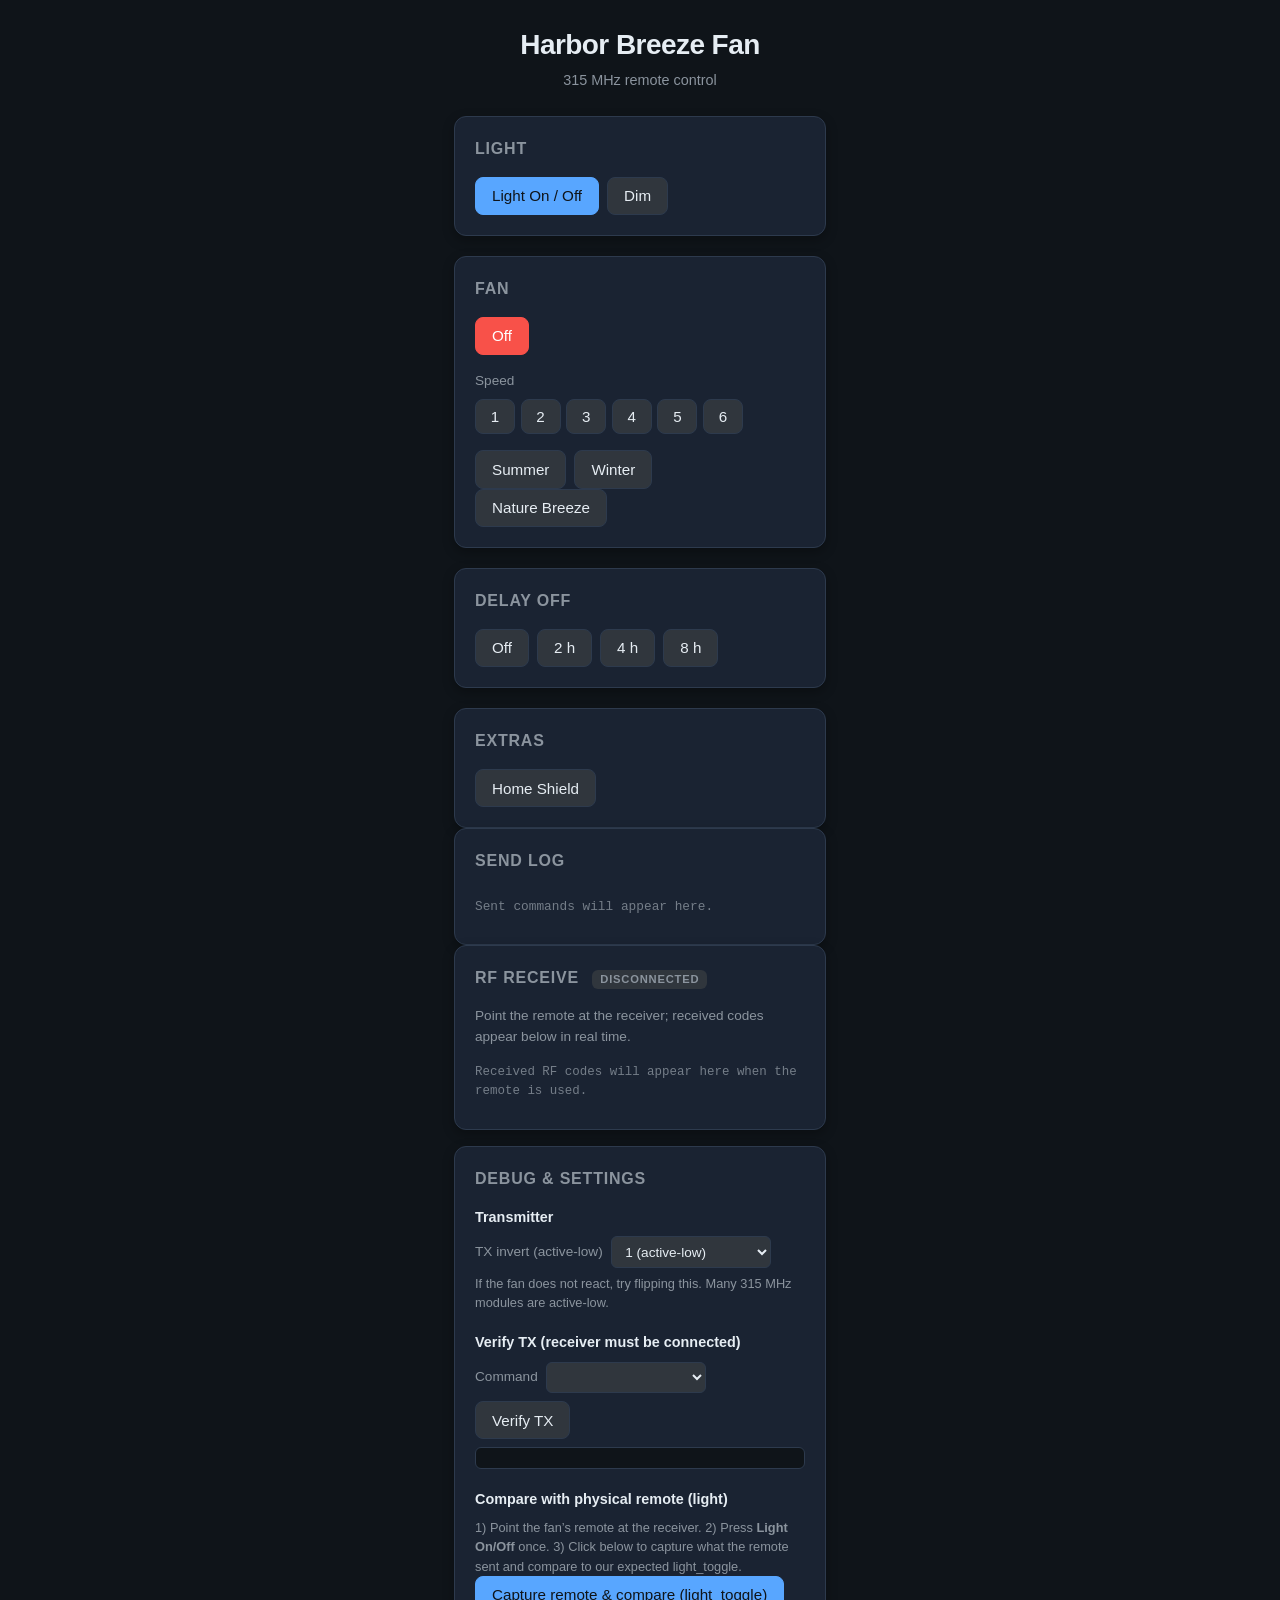
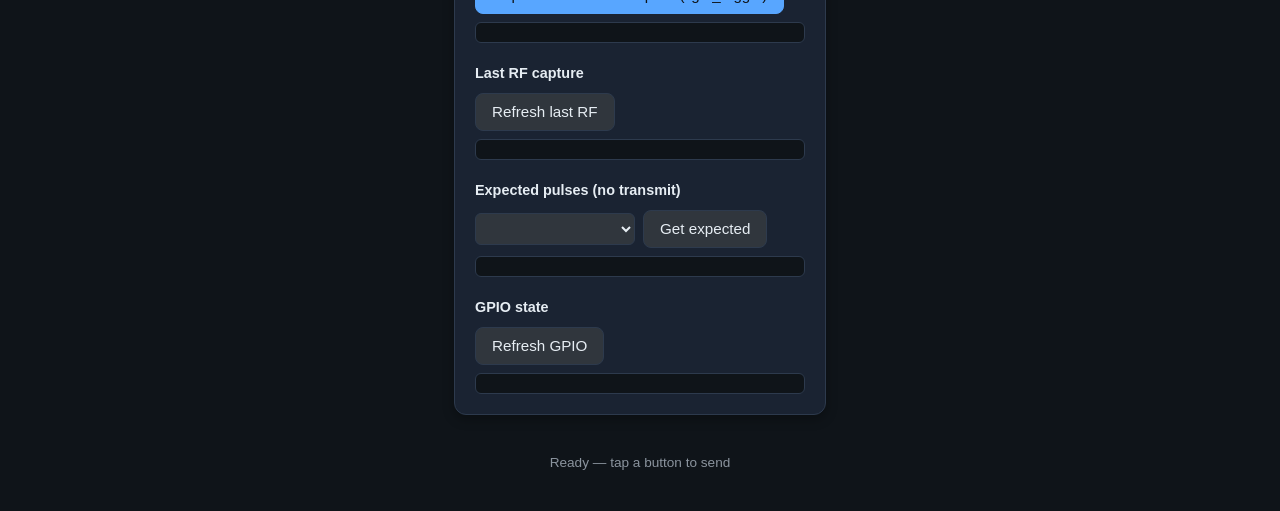
==== data/index.html @ 803bfa40 "Add initial project files for Harbor Breeze Fan Control" ====
<!DOCTYPE html>
<html lang="en">
<head>
  <meta charset="UTF-8">
  <meta name="viewport" content="width=device-width, initial-scale=1">
  <title>Harbor Breeze Fan</title>
  <link rel="stylesheet" href="app.css">
</head>
<body>
  <div class="app">
    <header class="header">
      <h1>Harbor Breeze Fan</h1>
      <p class="subtitle">315 MHz remote control</p>
    </header>

    <main class="main">
      <section class="panel panel-light">
        <h2>Light</h2>
        <div class="btn-row">
          <button type="button" class="btn btn-primary" data-cmd="light_toggle">Light On / Off</button>
          <button type="button" class="btn btn-secondary" data-cmd="light_dim">Dim</button>
        </div>
      </section>

      <section class="panel panel-fan">
        <h2>Fan</h2>
        <div class="btn-row">
          <button type="button" class="btn btn-fan-off" data-cmd="fan_off">Off</button>
        </div>
        <div class="speed-row">
          <span class="label">Speed</span>
          <div class="speed-btns">
            <button type="button" class="btn btn-speed" data-cmd="fan_speed_1">1</button>
            <button type="button" class="btn btn-speed" data-cmd="fan_speed_2">2</button>
            <button type="button" class="btn btn-speed" data-cmd="fan_speed_3">3</button>
            <button type="button" class="btn btn-speed" data-cmd="fan_speed_4">4</button>
            <button type="button" class="btn btn-speed" data-cmd="fan_speed_5">5</button>
            <button type="button" class="btn btn-speed" data-cmd="fan_speed_6">6</button>
          </div>
        </div>
        <div class="btn-row">
          <button type="button" class="btn btn-secondary" data-cmd="fan_direction_summer">Summer</button>
          <button type="button" class="btn btn-secondary" data-cmd="fan_direction_winter">Winter</button>
        </div>
        <div class="btn-row">
          <button type="button" class="btn btn-secondary" data-cmd="nature_breeze">Nature Breeze</button>
        </div>
      </section>

      <section class="panel panel-delay">
        <h2>Delay off</h2>
        <div class="btn-row">
          <button type="button" class="btn btn-secondary" data-cmd="delay_off">Off</button>
          <button type="button" class="btn btn-secondary" data-cmd="delay_2h">2 h</button>
          <button type="button" class="btn btn-secondary" data-cmd="delay_4h">4 h</button>
          <button type="button" class="btn btn-secondary" data-cmd="delay_8h">8 h</button>
        </div>
      </section>

      <section class="panel panel-extras">
        <h2>Extras</h2>
        <div class="btn-row">
          <button type="button" class="btn btn-secondary" data-cmd="home_shield">Home Shield</button>
        </div>
      </section>
    </main>

    <section class="panel panel-log">
      <h2>Send log</h2>
      <div id="send-log" class="send-log" aria-live="polite"></div>
    </section>

    <section class="panel panel-rf-log">
      <h2>RF receive <span id="ws-status" class="ws-badge ws-disconnected">Disconnected</span></h2>
      <p class="rf-log-hint">Point the remote at the receiver; received codes appear below in real time.</p>
      <div id="rf-log" class="rf-log" aria-live="polite"></div>
    </section>

    <section class="panel panel-debug">
      <h2>Debug &amp; settings</h2>
      <div class="debug-section">
        <h3 class="debug-heading">Transmitter</h3>
        <div class="debug-row">
          <label for="tx-invert">TX invert (active-low)</label>
          <select id="tx-invert" class="debug-select" aria-label="TX invert: 0 = active-high, 1 = active-low">
            <option value="0">0 (active-high)</option>
            <option value="1" selected>1 (active-low)</option>
          </select>
        </div>
        <p class="debug-hint">If the fan does not react, try flipping this. Many 315 MHz modules are active-low.</p>
      </div>
      <div class="debug-section">
        <h3 class="debug-heading">Verify TX (receiver must be connected)</h3>
        <div class="debug-row">
          <label for="verify-cmd">Command</label>
          <select id="verify-cmd" class="debug-select"></select>
          <button type="button" id="btn-verify-tx" class="btn btn-secondary">Verify TX</button>
        </div>
        <div id="verify-tx-result" class="debug-result" aria-live="polite"></div>
      </div>
      <div class="debug-section">
        <h3 class="debug-heading">Compare with physical remote (light)</h3>
        <p class="debug-hint">1) Point the fan’s remote at the receiver. 2) Press <strong>Light On/Off</strong> once. 3) Click below to capture what the remote sent and compare to our expected light_toggle.</p>
        <button type="button" id="btn-compare-remote" class="btn btn-primary">Capture remote &amp; compare (light_toggle)</button>
        <div id="compare-remote-result" class="debug-result" aria-live="polite"></div>
      </div>
      <div class="debug-section">
        <h3 class="debug-heading">Last RF capture</h3>
        <button type="button" id="btn-last-rf" class="btn btn-secondary">Refresh last RF</button>
        <div id="last-rf-result" class="debug-result" aria-live="polite"></div>
      </div>
      <div class="debug-section">
        <h3 class="debug-heading">Expected pulses (no transmit)</h3>
        <div class="debug-row">
          <select id="debug-pulses-cmd" class="debug-select"></select>
          <button type="button" id="btn-debug-pulses" class="btn btn-secondary">Get expected</button>
        </div>
        <div id="debug-pulses-result" class="debug-result" aria-live="polite"></div>
      </div>
      <div class="debug-section">
        <h3 class="debug-heading">GPIO state</h3>
        <button type="button" id="btn-debug-gpio" class="btn btn-secondary">Refresh GPIO</button>
        <div id="debug-gpio-result" class="debug-result" aria-live="polite"></div>
      </div>
    </section>

    <footer class="footer">
      <p id="status" class="status"></p>
    </footer>
  </div>
  <script src="app.js"></script>
  <script>
    if (!window.appReady) {
      var s = document.getElementById('status');
      if (s) s.textContent = 'app.js did not load. Upload filesystem: pio run -t buildfs && pio run -t uploadfs';
    }
  </script>
</body>
</html>
---- data/app.css ----
*, *::before, *::after { box-sizing: border-box; }

:root {
  --bg: #0f1419;
  --surface: #1a2332;
  --border: #2d3a4d;
  --text: #e6edf3;
  --text-muted: #8b949e;
  --primary: #58a6ff;
  --primary-hover: #79b8ff;
  --secondary: #30363d;
  --secondary-hover: #484f58;
  --fan-off: #f85149;
  --radius: 12px;
  --shadow: 0 4px 12px rgba(0,0,0,0.3);
}

body {
  margin: 0;
  min-height: 100vh;
  font-family: -apple-system, BlinkMacSystemFont, "Segoe UI", Helvetica, Arial, sans-serif;
  font-size: 16px;
  background: var(--bg);
  color: var(--text);
  line-height: 1.5;
}

.app {
  max-width: 420px;
  margin: 0 auto;
  padding: 1.5rem;
  min-height: 100vh;
  display: flex;
  flex-direction: column;
}

.header {
  text-align: center;
  margin-bottom: 1.5rem;
}

.header h1 {
  margin: 0;
  font-size: 1.75rem;
  font-weight: 600;
  letter-spacing: -0.02em;
}

.subtitle {
  margin: 0.25rem 0 0;
  font-size: 0.9rem;
  color: var(--text-muted);
}

.main {
  flex: 1;
  display: flex;
  flex-direction: column;
  gap: 1.25rem;
}

.panel {
  background: var(--surface);
  border: 1px solid var(--border);
  border-radius: var(--radius);
  padding: 1.25rem;
  box-shadow: var(--shadow);
}

.panel h2 {
  margin: 0 0 1rem;
  font-size: 1rem;
  font-weight: 600;
  color: var(--text-muted);
  text-transform: uppercase;
  letter-spacing: 0.05em;
}

.btn-row {
  display: flex;
  flex-wrap: wrap;
  gap: 0.5rem;
}

.btn {
  padding: 0.6rem 1rem;
  font-size: 0.95rem;
  font-weight: 500;
  border: 1px solid var(--border);
  border-radius: 8px;
  background: var(--secondary);
  color: var(--text);
  cursor: pointer;
  transition: background 0.15s, border-color 0.15s;
  -webkit-tap-highlight-color: transparent;
}

.btn:hover {
  background: var(--secondary-hover);
  border-color: var(--text-muted);
}

.btn:active {
  transform: scale(0.98);
}

.btn:disabled {
  opacity: 0.6;
  cursor: not-allowed;
}

.btn-primary {
  background: var(--primary);
  border-color: var(--primary);
  color: var(--bg);
}

.btn-primary:hover:not(:disabled) {
  background: var(--primary-hover);
  border-color: var(--primary-hover);
}

.btn-fan-off {
  background: var(--fan-off);
  border-color: var(--fan-off);
  color: #fff;
}

.btn-fan-off:hover:not(:disabled) {
  filter: brightness(1.1);
}

.speed-row {
  margin: 1rem 0;
}

.speed-row .label {
  display: block;
  font-size: 0.85rem;
  color: var(--text-muted);
  margin-bottom: 0.5rem;
}

.speed-btns {
  display: flex;
  gap: 0.35rem;
  flex-wrap: wrap;
}

.btn-speed {
  min-width: 2.5rem;
  padding: 0.5rem;
}

.footer {
  margin-top: 1.5rem;
  text-align: center;
}

.status {
  font-size: 0.85rem;
  color: var(--text-muted);
  min-height: 1.2em;
}

.status.sent {
  color: #3fb950;
}

.status.error {
  color: var(--fan-off);
}

.panel-log .send-log {
  max-height: 160px;
  overflow-y: auto;
  font-family: ui-monospace, "Cascadia Code", "Source Code Pro", Menlo, monospace;
  font-size: 0.8rem;
  color: var(--text-muted);
  padding: 0.5rem 0;
  line-height: 1.5;
}

.send-log:empty::before {
  content: 'Sent commands will appear here.';
  color: var(--text-muted);
  opacity: 0.8;
}

.send-log-line {
  white-space: nowrap;
  overflow: hidden;
  text-overflow: ellipsis;
}

.send-log-line-error {
  color: var(--fan-off);
}

.ws-badge {
  font-size: 0.7rem;
  font-weight: 600;
  padding: 0.2rem 0.5rem;
  border-radius: 6px;
  margin-left: 0.5rem;
}

.ws-connected {
  background: #238636;
  color: #fff;
}

.ws-disconnected {
  background: var(--secondary);
  color: var(--text-muted);
}

.rf-log-hint {
  font-size: 0.85rem;
  color: var(--text-muted);
  margin: 0 0 0.5rem;
}

.panel-rf-log .rf-log {
  max-height: 200px;
  overflow-y: auto;
  font-family: ui-monospace, "Cascadia Code", "Source Code Pro", Menlo, monospace;
  font-size: 0.78rem;
  color: var(--text-muted);
  padding: 0.5rem 0;
  line-height: 1.5;
}

.rf-log:empty::before {
  content: 'Received RF codes will appear here when the remote is used.';
  color: var(--text-muted);
  opacity: 0.8;
}

.rf-log-entry {
  margin-bottom: 0.35rem;
  word-break: break-all;
}

.rf-log-entry .rf-log-ts {
  color: var(--text-muted);
  margin-right: 0.35rem;
}

.rf-log-entry.rf-log-recognized .rf-log-msg {
  color: #3fb950;
}

.rf-log-entry.rf-log-unknown .rf-log-msg {
  color: var(--text-muted);
}

.rf-log-meta {
  color: var(--text-muted);
  font-size: 0.72rem;
  margin-left: 0.25rem;
}

.rf-log-raw {
  display: block;
  font-size: 0.7rem;
  color: var(--text-muted);
  opacity: 0.85;
  margin-top: 0.15rem;
}

/* Debug & settings */
.panel-debug {
  margin-top: 1rem;
}

.panel-debug .debug-section {
  margin-bottom: 1.25rem;
}

.panel-debug .debug-section:last-of-type {
  margin-bottom: 0;
}

.debug-heading {
  font-size: 0.9rem;
  font-weight: 600;
  color: var(--text);
  margin: 0 0 0.5rem;
}

.debug-row {
  display: flex;
  flex-wrap: wrap;
  align-items: center;
  gap: 0.5rem;
  margin-bottom: 0.35rem;
}

.debug-row label {
  font-size: 0.85rem;
  color: var(--text-muted);
}

.debug-select {
  padding: 0.4rem 0.6rem;
  font-size: 0.85rem;
  background: var(--secondary);
  border: 1px solid var(--border);
  border-radius: 6px;
  color: var(--text);
  min-width: 10rem;
}

.debug-hint {
  font-size: 0.8rem;
  color: var(--text-muted);
  margin: 0.25rem 0 0;
}

.debug-result {
  margin-top: 0.5rem;
  padding: 0.6rem;
  font-size: 0.82rem;
  font-family: ui-monospace, "Cascadia Code", "Source Code Pro", Menlo, monospace;
  background: var(--bg);
  border-radius: 6px;
  border: 1px solid var(--border);
  color: var(--text-muted);
}

.debug-result p {
  margin: 0 0 0.35rem;
}

.debug-result p:last-child {
  margin-bottom: 0;
}

.debug-result-error {
  border-color: var(--fan-off);
  color: var(--fan-off);
}

.debug-sample {
  word-break: break-all;
  font-size: 0.78rem;
  opacity: 0.95;
}
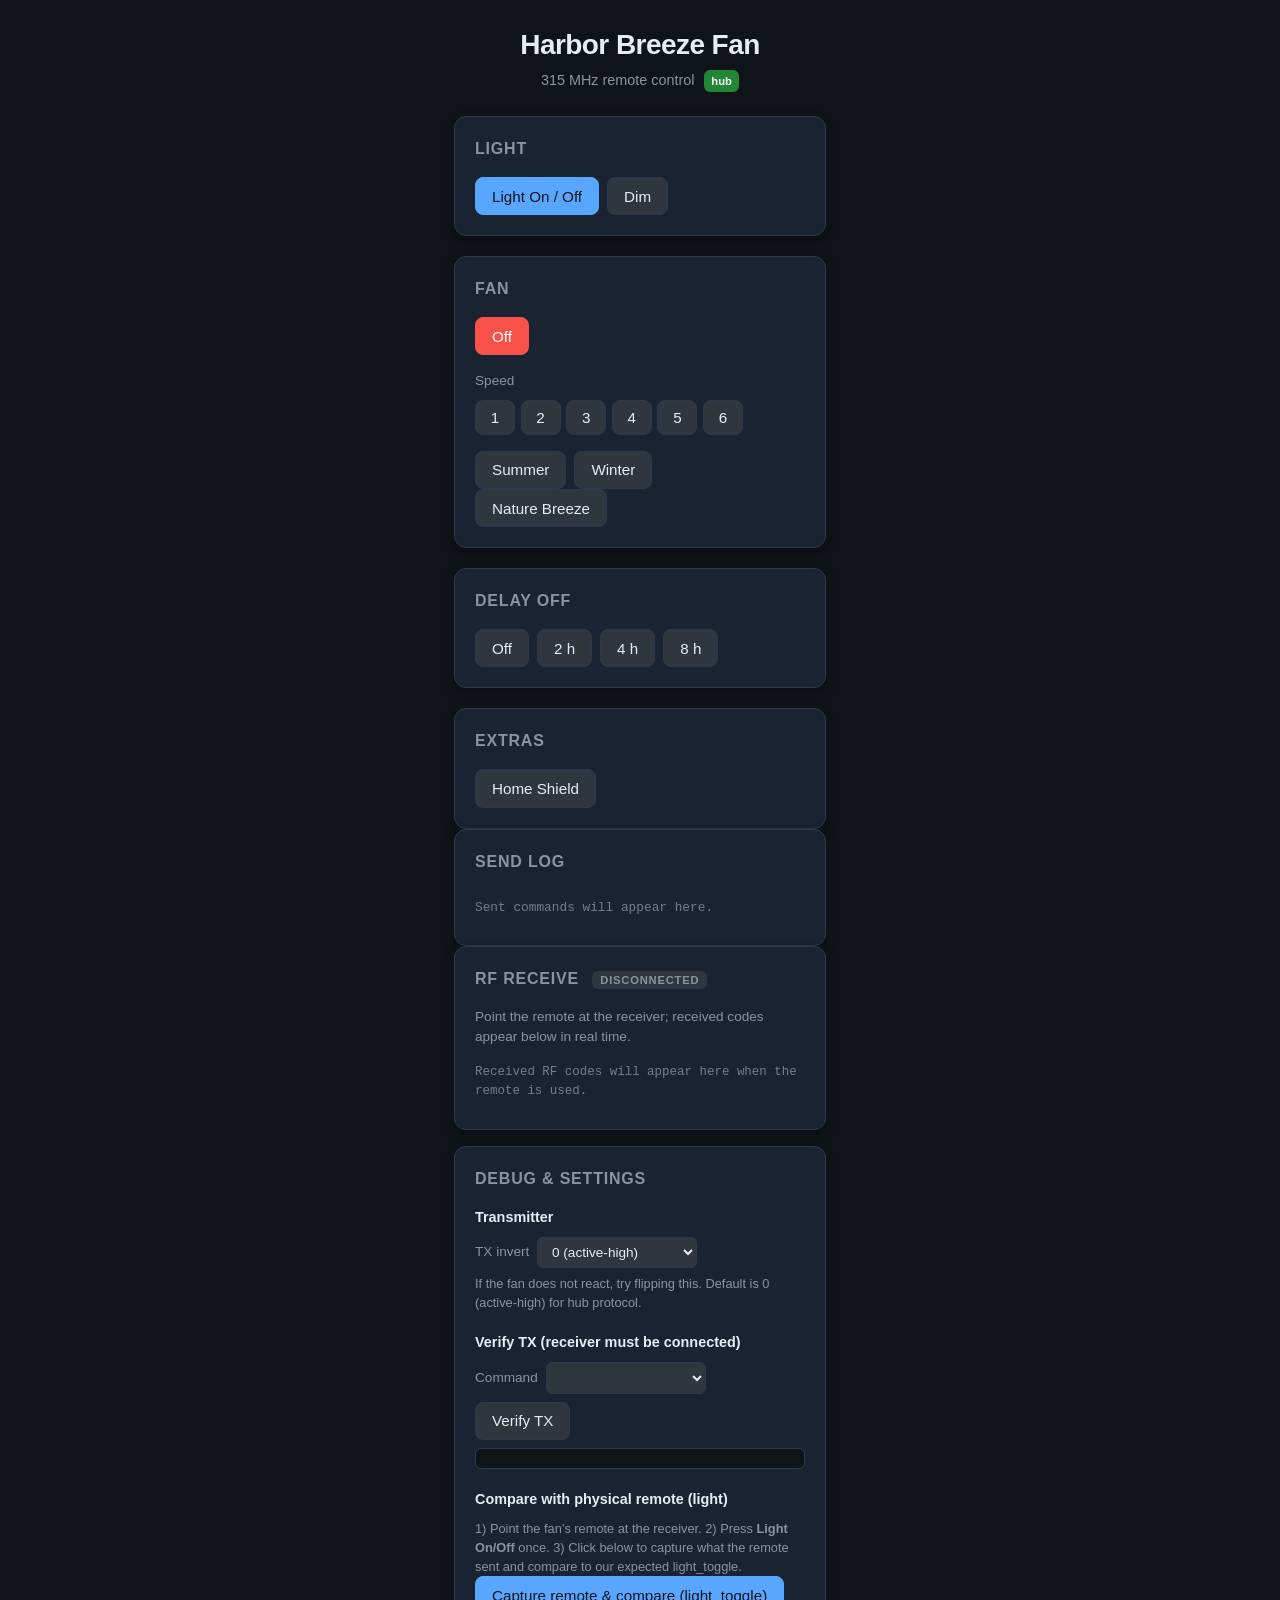
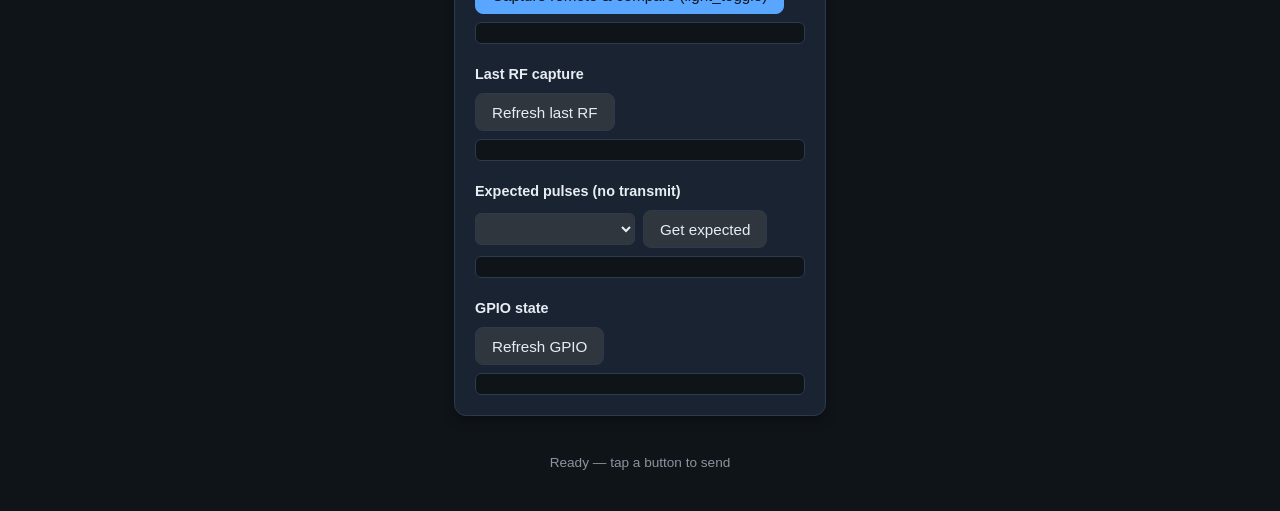
==== commit e2880f95: "Add hub protocol support for light dimming and fan speed control - Introduced new commands for light" ====
--- a/data/index.html
+++ b/data/index.html
@@ -10,7 +10,7 @@
   <div class="app">
     <header class="header">
       <h1>Harbor Breeze Fan</h1>
-      <p class="subtitle">315 MHz remote control</p>
+      <p class="subtitle">315 MHz remote control <span class="protocol-badge" title="Uses hub protocol">hub</span></p>
     </header>
 
     <main class="main">
@@ -81,13 +81,13 @@
       <div class="debug-section">
         <h3 class="debug-heading">Transmitter</h3>
         <div class="debug-row">
-          <label for="tx-invert">TX invert (active-low)</label>
+          <label for="tx-invert">TX invert</label>
           <select id="tx-invert" class="debug-select" aria-label="TX invert: 0 = active-high, 1 = active-low">
-            <option value="0">0 (active-high)</option>
-            <option value="1" selected>1 (active-low)</option>
+            <option value="0" selected>0 (active-high)</option>
+            <option value="1">1 (active-low)</option>
           </select>
         </div>
-        <p class="debug-hint">If the fan does not react, try flipping this. Many 315 MHz modules are active-low.</p>
+        <p class="debug-hint">If the fan does not react, try flipping this. Default is 0 (active-high) for hub protocol.</p>
       </div>
       <div class="debug-section">
         <h3 class="debug-heading">Verify TX (receiver must be connected)</h3>
@@ -128,7 +128,7 @@
       <p id="status" class="status"></p>
     </footer>
   </div>
-  <script src="app.js"></script>
+  <script src="app.js?v=hub"></script>
   <script>
     if (!window.appReady) {
       var s = document.getElementById('status');
--- a/data/app.css
+++ b/data/app.css
@@ -52,6 +52,18 @@
   color: var(--text-muted);
 }
 
+.protocol-badge {
+  display: inline-block;
+  font-size: 0.7rem;
+  font-weight: 600;
+  padding: 0.15rem 0.45rem;
+  margin-left: 0.35rem;
+  background: #238636;
+  color: #fff;
+  border-radius: 6px;
+  vertical-align: middle;
+}
+
 .main {
   flex: 1;
   display: flex;
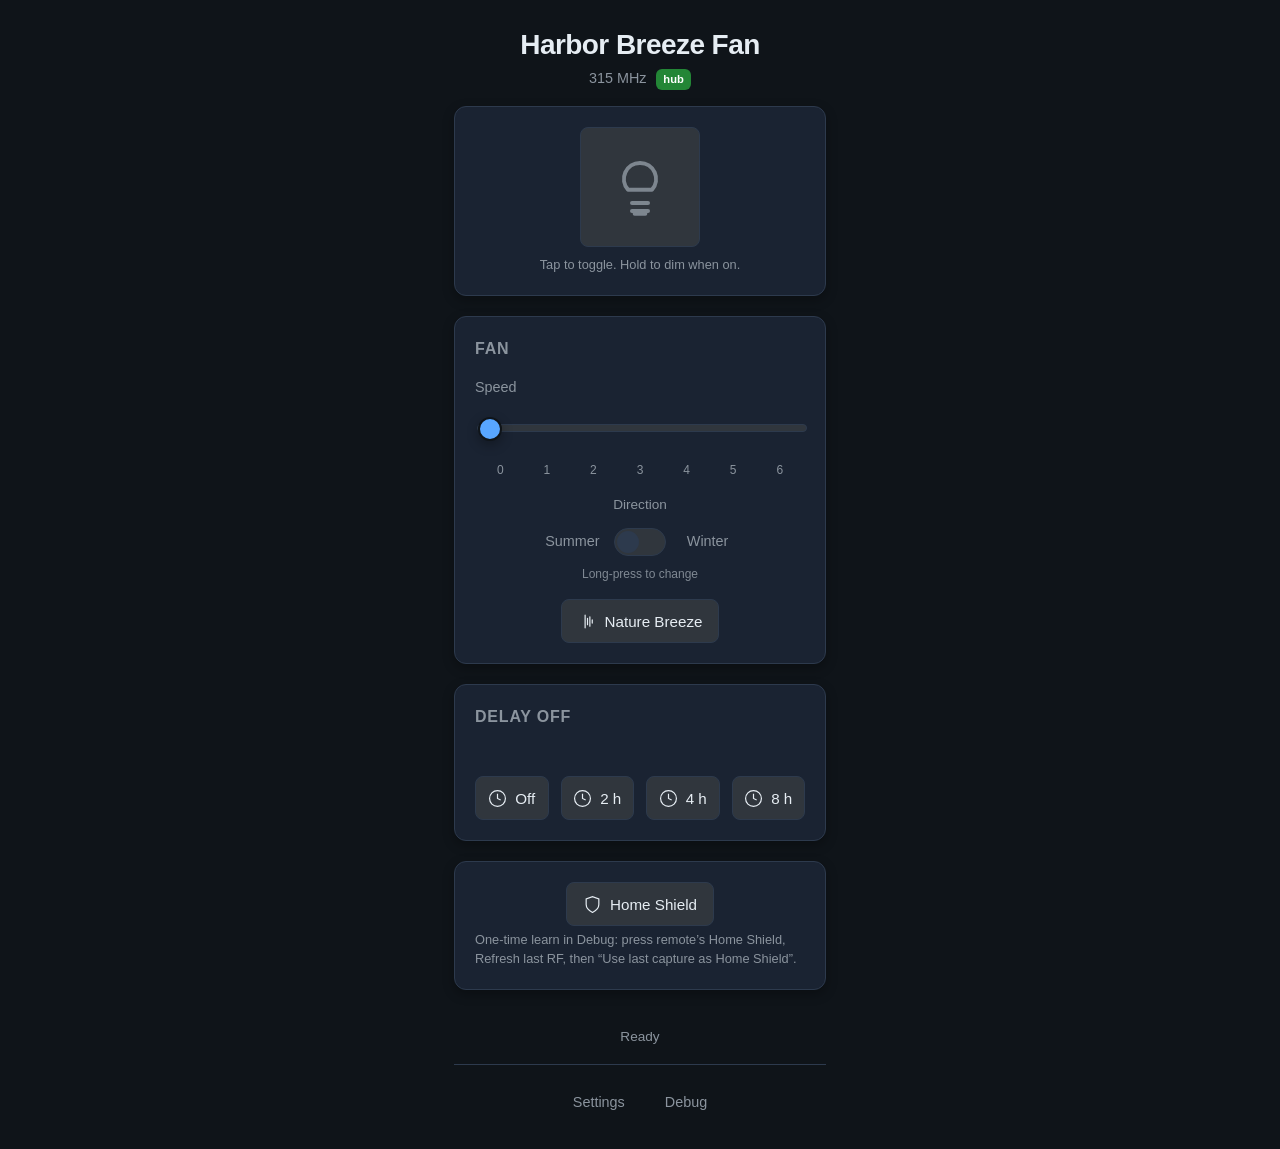
==== commit dc18f58b: "Enhance Harbor Breeze Fan Control with Home Shield functionality - Added Home Shield command support" ====
--- a/data/index.html
+++ b/data/index.html
@@ -2,138 +2,109 @@
 <html lang="en">
 <head>
   <meta charset="UTF-8">
-  <meta name="viewport" content="width=device-width, initial-scale=1">
+  <meta name="viewport" content="width=device-width, initial-scale=1, viewport-fit=cover">
+  <meta name="theme-color" content="#0f1419">
+  <meta name="mobile-web-app-capable" content="yes">
+  <meta name="apple-mobile-web-app-capable" content="yes">
+  <meta name="apple-mobile-web-app-status-bar-style" content="black-translucent">
   <title>Harbor Breeze Fan</title>
-  <link rel="stylesheet" href="app.css">
+  <link rel="manifest" href="/manifest.json">
+  <link rel="stylesheet" href="app.css?v=4">
 </head>
-<body>
+<body class="page-controls">
   <div class="app">
-    <header class="header">
+    <header class="header header-compact">
       <h1>Harbor Breeze Fan</h1>
-      <p class="subtitle">315 MHz remote control <span class="protocol-badge" title="Uses hub protocol">hub</span></p>
+      <p class="subtitle">315 MHz <span class="protocol-badge">hub</span></p>
     </header>
 
     <main class="main">
       <section class="panel panel-light">
-        <h2>Light</h2>
-        <div class="btn-row">
-          <button type="button" class="btn btn-primary" data-cmd="light_toggle">Light On / Off</button>
-          <button type="button" class="btn btn-secondary" data-cmd="light_dim">Dim</button>
+        <div class="btn-row btn-row-mobile btn-row-center">
+          <button type="button" id="btn-light" class="btn btn-light-icon" aria-label="Light on/off (hold to dim when on)">
+            <span class="light-icon light-icon-off" id="light-icon" aria-hidden="true">
+              <svg class="light-svg" viewBox="0 0 24 24" fill="none" stroke="currentColor" stroke-width="1.5" stroke-linecap="round" stroke-linejoin="round">
+                <path class="light-bulb" d="M9 18h6M9 21h6M12 3a6 6 0 0 1 4.5 10H7.5A6 6 0 0 1 12 3z"/>
+                <path class="light-base" d="M10 22h4"/>
+              </svg>
+            </span>
+          </button>
         </div>
+        <p class="light-hint">Tap to toggle. Hold to dim when on.</p>
       </section>
 
       <section class="panel panel-fan">
         <h2>Fan</h2>
-        <div class="btn-row">
-          <button type="button" class="btn btn-fan-off" data-cmd="fan_off">Off</button>
-        </div>
-        <div class="speed-row">
-          <span class="label">Speed</span>
-          <div class="speed-btns">
-            <button type="button" class="btn btn-speed" data-cmd="fan_speed_1">1</button>
-            <button type="button" class="btn btn-speed" data-cmd="fan_speed_2">2</button>
-            <button type="button" class="btn btn-speed" data-cmd="fan_speed_3">3</button>
-            <button type="button" class="btn btn-speed" data-cmd="fan_speed_4">4</button>
-            <button type="button" class="btn btn-speed" data-cmd="fan_speed_5">5</button>
-            <button type="button" class="btn btn-speed" data-cmd="fan_speed_6">6</button>
+        <div class="speed-slider-row">
+          <label for="fan-speed-slider" class="speed-slider-label">Speed</label>
+          <input type="range" id="fan-speed-slider" class="speed-slider" min="0" max="6" value="0" step="1" aria-label="Fan speed Off to 6">
+          <div class="speed-slider-ticks" aria-hidden="true">
+            <span>0</span><span>1</span><span>2</span><span>3</span><span>4</span><span>5</span><span>6</span>
           </div>
         </div>
-        <div class="btn-row">
-          <button type="button" class="btn btn-secondary" data-cmd="fan_direction_summer">Summer</button>
-          <button type="button" class="btn btn-secondary" data-cmd="fan_direction_winter">Winter</button>
+        <div class="direction-toggle-wrap direction-toggle-wrap-centered">
+          <span class="direction-label">Direction</span>
+          <div class="direction-toggle-group">
+            <span class="direction-option" data-dir="summer">Summer</span>
+            <button type="button" id="direction-toggle" class="direction-toggle" aria-label="Fan direction (long-press to change)">
+              <span class="direction-toggle-track">
+                <span class="direction-toggle-thumb" id="direction-thumb"></span>
+              </span>
+            </button>
+            <span class="direction-option" data-dir="winter">Winter</span>
+          </div>
+          <span class="direction-hint">Long-press to change</span>
         </div>
-        <div class="btn-row">
-          <button type="button" class="btn btn-secondary" data-cmd="nature_breeze">Nature Breeze</button>
+        <div class="btn-row btn-row-mobile btn-row-center">
+          <button type="button" class="btn btn-secondary btn-touch btn-with-icon" data-cmd="nature_breeze">
+            <span class="btn-icon" aria-hidden="true"><svg viewBox="0 0 24 24" fill="none" stroke="currentColor" stroke-width="1.5" stroke-linecap="round" stroke-linejoin="round"><path d="M9 4v16M12 8v8M15 6v12M18 10v4"/></svg></span>
+            Nature Breeze
+          </button>
         </div>
       </section>
 
       <section class="panel panel-delay">
         <h2>Delay off</h2>
-        <div class="btn-row">
-          <button type="button" class="btn btn-secondary" data-cmd="delay_off">Off</button>
-          <button type="button" class="btn btn-secondary" data-cmd="delay_2h">2 h</button>
-          <button type="button" class="btn btn-secondary" data-cmd="delay_4h">4 h</button>
-          <button type="button" class="btn btn-secondary" data-cmd="delay_8h">8 h</button>
+        <div id="delay-countdown" class="delay-countdown" aria-live="polite"></div>
+        <div class="btn-row btn-row-mobile btn-row-center delay-btns">
+          <button type="button" class="btn btn-secondary btn-touch btn-with-icon" data-cmd="delay_off">
+            <span class="btn-icon" aria-hidden="true"><svg viewBox="0 0 24 24" fill="none" stroke="currentColor" stroke-width="1.5"><circle cx="12" cy="12" r="10"/><path d="M12 6v6l4 2"/></svg></span>
+            Off
+          </button>
+          <button type="button" class="btn btn-secondary btn-touch btn-with-icon" data-cmd="delay_2h">
+            <span class="btn-icon" aria-hidden="true"><svg viewBox="0 0 24 24" fill="none" stroke="currentColor" stroke-width="1.5"><circle cx="12" cy="12" r="10"/><path d="M12 6v6l4 2"/></svg></span>
+            2 h
+          </button>
+          <button type="button" class="btn btn-secondary btn-touch btn-with-icon" data-cmd="delay_4h">
+            <span class="btn-icon" aria-hidden="true"><svg viewBox="0 0 24 24" fill="none" stroke="currentColor" stroke-width="1.5"><circle cx="12" cy="12" r="10"/><path d="M12 6v6l4 2"/></svg></span>
+            4 h
+          </button>
+          <button type="button" class="btn btn-secondary btn-touch btn-with-icon" data-cmd="delay_8h">
+            <span class="btn-icon" aria-hidden="true"><svg viewBox="0 0 24 24" fill="none" stroke="currentColor" stroke-width="1.5"><circle cx="12" cy="12" r="10"/><path d="M12 6v6l4 2"/></svg></span>
+            8 h
+          </button>
         </div>
       </section>
 
-      <section class="panel panel-extras">
-        <h2>Extras</h2>
-        <div class="btn-row">
-          <button type="button" class="btn btn-secondary" data-cmd="home_shield">Home Shield</button>
+      <section class="panel panel-home-shield">
+        <div class="btn-row btn-row-mobile btn-row-center">
+          <button type="button" class="btn btn-secondary btn-touch btn-with-icon" data-cmd="home_shield">
+            <span class="btn-icon" aria-hidden="true"><svg viewBox="0 0 24 24" fill="none" stroke="currentColor" stroke-width="1.5"><path d="M12 22s8-4 8-10V5l-8-3-8 3v7c0 6 8 10 8 10z"/></svg></span>
+            Home Shield
+          </button>
         </div>
+        <p class="debug-hint">One-time learn in Debug: press remote’s Home Shield, Refresh last RF, then “Use last capture as Home Shield”.</p>
       </section>
     </main>
 
-    <section class="panel panel-log">
-      <h2>Send log</h2>
-      <div id="send-log" class="send-log" aria-live="polite"></div>
-    </section>
-
-    <section class="panel panel-rf-log">
-      <h2>RF receive <span id="ws-status" class="ws-badge ws-disconnected">Disconnected</span></h2>
-      <p class="rf-log-hint">Point the remote at the receiver; received codes appear below in real time.</p>
-      <div id="rf-log" class="rf-log" aria-live="polite"></div>
-    </section>
-
-    <section class="panel panel-debug">
-      <h2>Debug &amp; settings</h2>
-      <div class="debug-section">
-        <h3 class="debug-heading">Transmitter</h3>
-        <div class="debug-row">
-          <label for="tx-invert">TX invert</label>
-          <select id="tx-invert" class="debug-select" aria-label="TX invert: 0 = active-high, 1 = active-low">
-            <option value="0" selected>0 (active-high)</option>
-            <option value="1">1 (active-low)</option>
-          </select>
-        </div>
-        <p class="debug-hint">If the fan does not react, try flipping this. Default is 0 (active-high) for hub protocol.</p>
-      </div>
-      <div class="debug-section">
-        <h3 class="debug-heading">Verify TX (receiver must be connected)</h3>
-        <div class="debug-row">
-          <label for="verify-cmd">Command</label>
-          <select id="verify-cmd" class="debug-select"></select>
-          <button type="button" id="btn-verify-tx" class="btn btn-secondary">Verify TX</button>
-        </div>
-        <div id="verify-tx-result" class="debug-result" aria-live="polite"></div>
-      </div>
-      <div class="debug-section">
-        <h3 class="debug-heading">Compare with physical remote (light)</h3>
-        <p class="debug-hint">1) Point the fan’s remote at the receiver. 2) Press <strong>Light On/Off</strong> once. 3) Click below to capture what the remote sent and compare to our expected light_toggle.</p>
-        <button type="button" id="btn-compare-remote" class="btn btn-primary">Capture remote &amp; compare (light_toggle)</button>
-        <div id="compare-remote-result" class="debug-result" aria-live="polite"></div>
-      </div>
-      <div class="debug-section">
-        <h3 class="debug-heading">Last RF capture</h3>
-        <button type="button" id="btn-last-rf" class="btn btn-secondary">Refresh last RF</button>
-        <div id="last-rf-result" class="debug-result" aria-live="polite"></div>
-      </div>
-      <div class="debug-section">
-        <h3 class="debug-heading">Expected pulses (no transmit)</h3>
-        <div class="debug-row">
-          <select id="debug-pulses-cmd" class="debug-select"></select>
-          <button type="button" id="btn-debug-pulses" class="btn btn-secondary">Get expected</button>
-        </div>
-        <div id="debug-pulses-result" class="debug-result" aria-live="polite"></div>
-      </div>
-      <div class="debug-section">
-        <h3 class="debug-heading">GPIO state</h3>
-        <button type="button" id="btn-debug-gpio" class="btn btn-secondary">Refresh GPIO</button>
-        <div id="debug-gpio-result" class="debug-result" aria-live="polite"></div>
-      </div>
-    </section>
-
     <footer class="footer">
       <p id="status" class="status"></p>
+      <nav class="nav-bottom" aria-label="Secondary">
+        <a href="/settings" class="nav-bottom-link">Settings</a>
+        <a href="/debug" class="nav-bottom-link">Debug</a>
+      </nav>
     </footer>
   </div>
-  <script src="app.js?v=hub"></script>
-  <script>
-    if (!window.appReady) {
-      var s = document.getElementById('status');
-      if (s) s.textContent = 'app.js did not load. Upload filesystem: pio run -t buildfs && pio run -t uploadfs';
-    }
-  </script>
+  <script src="controls.js?v=4"></script>
 </body>
 </html>
--- a/data/app.css
+++ b/data/app.css
@@ -39,6 +39,14 @@
   margin-bottom: 1.5rem;
 }
 
+.header-compact {
+  margin-bottom: 1rem;
+}
+
+.header-compact .subtitle {
+  margin-top: 0.15rem;
+}
+
 .header h1 {
   margin: 0;
   font-size: 1.75rem;
@@ -64,6 +72,133 @@
   vertical-align: middle;
 }
 
+.nav-links {
+  margin-top: 0.75rem;
+  font-size: 0.9rem;
+}
+.nav-links a {
+  color: var(--primary);
+  text-decoration: none;
+  margin-right: 1rem;
+}
+.nav-links a:hover {
+  text-decoration: underline;
+}
+
+/* Bottom nav: Settings/Debug at end of page */
+.nav-bottom {
+  margin-top: 1rem;
+  padding-top: 1rem;
+  border-top: 1px solid var(--border);
+  display: flex;
+  justify-content: center;
+  gap: 1.5rem;
+  font-size: 0.9rem;
+}
+.nav-bottom-link {
+  color: var(--text-muted);
+  text-decoration: none;
+  padding: 0.35rem 0.5rem;
+  min-height: 44px;
+  display: inline-flex;
+  align-items: center;
+  justify-content: center;
+}
+.nav-bottom-link:hover {
+  color: var(--primary);
+}
+.nav-bottom-link:active {
+  color: var(--primary-hover);
+}
+
+.state-row {
+  margin-bottom: 0.35rem;
+  font-size: 0.9rem;
+}
+.state-label {
+  color: var(--text-muted);
+  margin-right: 0.5rem;
+}
+.state-value {
+  font-weight: 500;
+}
+
+/* Light icon button - large for easy tap */
+.btn-light-icon {
+  width: 120px;
+  height: 120px;
+  padding: 0;
+  border-radius: 50%;
+  display: inline-flex;
+  align-items: center;
+  justify-content: center;
+  background: var(--secondary);
+  border: 2px solid var(--border);
+  transition: background 0.15s, border-color 0.15s, box-shadow 0.2s;
+}
+.btn-light-icon:hover {
+  background: var(--secondary-hover);
+  border-color: var(--text-muted);
+}
+.btn-light-icon.light-dimming {
+  background: rgba(236, 158, 54, 0.25);
+  border-color: #ec9e36;
+  box-shadow: 0 0 0 3px rgba(236, 158, 54, 0.35);
+}
+.btn-light-icon.light-dimming .light-svg {
+  color: #ec9e36 !important;
+}
+.light-icon {
+  display: inline-flex;
+  align-items: center;
+  justify-content: center;
+  width: 64px;
+  height: 64px;
+}
+.light-icon .light-svg {
+  width: 100%;
+  height: 100%;
+}
+.light-icon-off .light-svg {
+  color: var(--text-muted);
+  opacity: 0.85;
+}
+.light-icon-on .light-svg {
+  color: #f0c674;
+  filter: drop-shadow(0 0 6px rgba(240, 198, 116, 0.6));
+}
+.light-icon-on .light-bulb {
+  fill: rgba(240, 198, 116, 0.25);
+  stroke: #f0c674;
+}
+.light-hint {
+  font-size: 0.8rem;
+  color: var(--text-muted);
+  margin: 0.5rem 0 0;
+  text-align: center;
+}
+
+.delay-countdown {
+  min-height: 1.5em;
+  font-size: 0.95rem;
+  color: var(--text-muted);
+  margin-bottom: 0.5rem;
+}
+.delay-countdown.delay-active {
+  color: var(--primary);
+  font-weight: 500;
+}
+
+.btn-speed.active,
+.btn-direction.active {
+  background: var(--primary);
+  border-color: var(--primary);
+  color: var(--bg);
+}
+.direction-row {
+  margin-top: 0.5rem;
+}
+
 .main {
   flex: 1;
   display: flex;
@@ -87,11 +222,63 @@
   text-transform: uppercase;
   letter-spacing: 0.05em;
 }
+.panel-home-shield .btn-row:first-child {
+  margin-top: 0;
+}
+.btn-with-icon {
+  display: inline-flex;
+  align-items: center;
+  justify-content: center;
+  gap: 0.5rem;
+}
+.btn-with-icon .btn-icon {
+  display: inline-flex;
+  align-items: center;
+  justify-content: center;
+  width: 1.25em;
+  height: 1.25em;
+  flex-shrink: 0;
+}
+.btn-with-icon .btn-icon svg {
+  width: 100%;
+  height: 100%;
+  color: currentColor;
+}
 
 .btn-row {
   display: flex;
   flex-wrap: wrap;
   gap: 0.5rem;
+}
+
+.btn-row-mobile {
+  gap: 0.75rem;
+}
+.btn-row-center {
+  justify-content: center;
+}
+.btn-touch {
+  min-height: 44px;
+  min-width: 44px;
+  padding: 0.75rem 1.25rem;
+  font-size: 1rem;
+}
+.delay-btns .btn {
+  flex: 1;
+  min-width: 0;
+  white-space: nowrap;
+  min-width: 3.5em;
+}
+@media (max-width: 380px) {
+  .btn-row-mobile {
+    flex-direction: column;
+  }
+  .btn-row-mobile .btn {
+    width: 100%;
+  }
+  .delay-btns .btn {
+    flex: none;
+  }
 }
 
 .btn {
@@ -145,27 +332,176 @@
 .speed-row {
   margin: 1rem 0;
 }
-
 .speed-row .label {
   display: block;
   font-size: 0.85rem;
   color: var(--text-muted);
   margin-bottom: 0.5rem;
 }
-
 .speed-btns {
   display: flex;
   gap: 0.35rem;
   flex-wrap: wrap;
 }
-
 .btn-speed {
   min-width: 2.5rem;
   padding: 0.5rem;
 }
 
+/* Fan speed slider */
+.speed-slider-row {
+  display: flex;
+  flex-direction: column;
+  gap: 0.35rem;
+  margin: 1rem 0;
+}
+.speed-slider-label {
+  font-size: 0.9rem;
+  color: var(--text-muted);
+}
+.speed-slider {
+  width: 100%;
+  height: 44px;
+  -webkit-appearance: none;
+  appearance: none;
+  background: transparent;
+}
+.speed-slider::-webkit-slider-runnable-track {
+  height: 8px;
+  background: var(--secondary);
+  border-radius: 4px;
+  border: 1px solid var(--border);
+}
+.speed-slider::-webkit-slider-thumb {
+  -webkit-appearance: none;
+  appearance: none;
+  width: 24px;
+  height: 24px;
+  border-radius: 50%;
+  background: var(--primary);
+  border: 2px solid var(--bg);
+  margin-top: -8px;
+  cursor: pointer;
+  box-shadow: var(--shadow);
+}
+.speed-slider::-moz-range-track {
+  height: 8px;
+  background: var(--secondary);
+  border-radius: 4px;
+  border: 1px solid var(--border);
+}
+.speed-slider::-moz-range-thumb {
+  width: 24px;
+  height: 24px;
+  border-radius: 50%;
+  background: var(--primary);
+  border: 2px solid var(--bg);
+  cursor: pointer;
+  box-shadow: var(--shadow);
+}
+.speed-slider-value {
+  font-weight: 600;
+  min-width: 1.5rem;
+  font-size: 1rem;
+  color: var(--text);
+}
+.speed-slider-ticks {
+  display: flex;
+  justify-content: space-between;
+  width: 100%;
+  margin-top: 0.25rem;
+  padding: 0 2px;
+  font-size: 0.75rem;
+  color: var(--text-muted);
+  pointer-events: none;
+}
+.speed-slider-ticks span {
+  flex: 1;
+  text-align: center;
+}
+
+/* Direction toggle: long-press to change (hard to do by accident) */
+.direction-toggle-wrap {
+  margin: 1rem 0;
+}
+.direction-toggle-wrap-centered {
+  display: flex;
+  flex-direction: column;
+  align-items: center;
+}
+.direction-toggle-wrap-centered .direction-label,
+.direction-toggle-wrap-centered .direction-hint {
+  text-align: center;
+}
+.direction-label {
+  display: block;
+  font-size: 0.85rem;
+  color: var(--text-muted);
+  margin-bottom: 0.5rem;
+}
+.direction-toggle-group {
+  display: inline-flex;
+  align-items: center;
+  gap: 0.6rem;
+}
+.direction-toggle-group .direction-option {
+  font-size: 0.9rem;
+  color: var(--text-muted);
+  min-width: 4rem;
+  text-align: center;
+}
+.direction-toggle-group[data-dir="summer"] .direction-option[data-dir="summer"],
+.direction-toggle-group[data-dir="winter"] .direction-option[data-dir="winter"] {
+  color: var(--text);
+  font-weight: 600;
+}
+.direction-toggle {
+  display: inline-flex;
+  align-items: center;
+  background: none;
+  border: none;
+  padding: 0.25rem 0;
+  cursor: pointer;
+  -webkit-tap-highlight-color: transparent;
+}
+.direction-toggle-track {
+  display: inline-block;
+  width: 52px;
+  height: 28px;
+  background: var(--secondary);
+  border: 1px solid var(--border);
+  border-radius: 14px;
+  position: relative;
+  transition: background 0.2s;
+}
+.direction-toggle-thumb {
+  position: absolute;
+  top: 2px;
+  width: 22px;
+  height: 22px;
+  border-radius: 50%;
+  background: var(--border);
+  transition: transform 0.2s;
+  left: 2px;
+}
+.direction-toggle[data-dir="winter"] .direction-toggle-thumb {
+  transform: translateX(24px);
+  background: var(--primary);
+}
+.direction-toggle[data-dir="summer"] .direction-toggle-thumb {
+  background: var(--text-muted);
+}
+.direction-hint {
+  display: block;
+  font-size: 0.75rem;
+  color: var(--text-muted);
+  margin-top: 0.35rem;
+  opacity: 0.9;
+}
+
 .footer {
-  margin-top: 1.5rem;
+  margin-top: auto;
+  padding-top: 1.5rem;
   text-align: center;
 }
 
